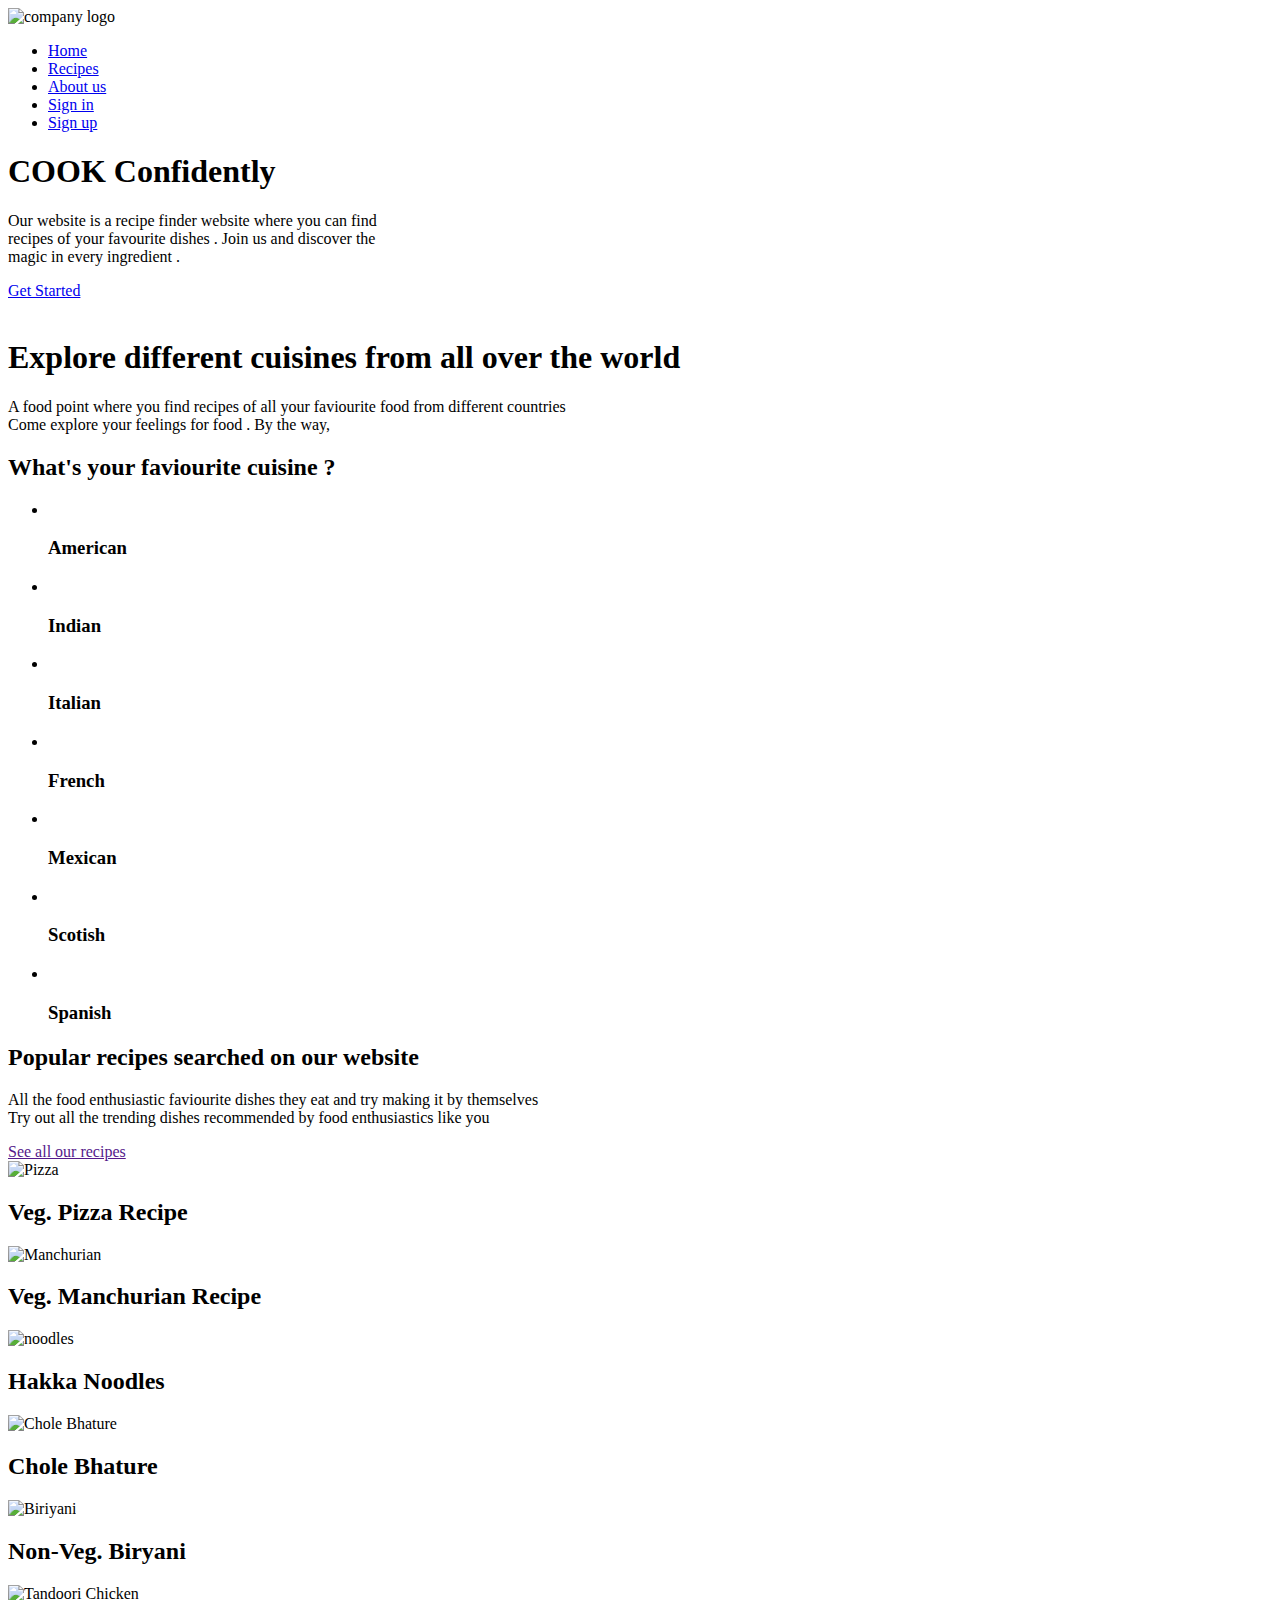
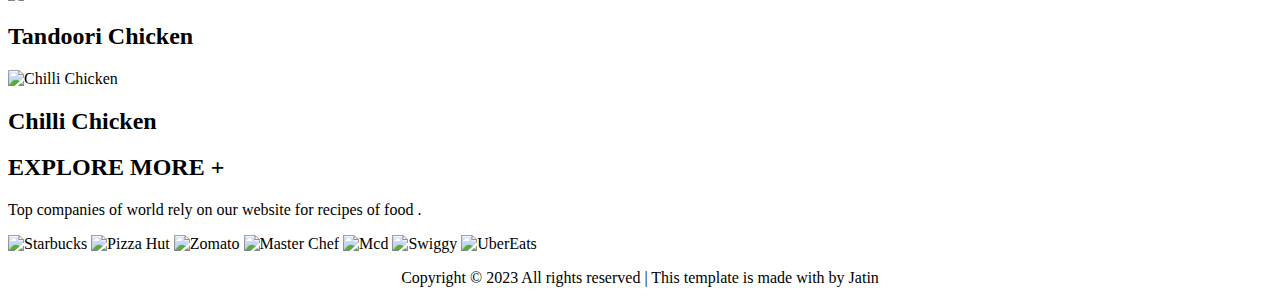
==== index.html @ fdce40ed "Rename homepage.html to index.html" ====
<!DOCTYPE html>
<html lang="en">

<head>
    <meta charset="UTF-8">
    <meta name="viewport" content="width=device-width, initial-scale=1.0">
    <title>Document</title>
    <link rel="stylesheet" href="style.css">
    <link href="https://fonts.googleapis.com/css2?family=Baloo+2&display=swap" rel="stylesheet">
    <link href="https://fonts.googleapis.com/css2?family=Bad+Script&display=swap" rel="stylesheet">
    <link href="https://fonts.googleapis.com/css2?family=Tai+Heritage+Pro&display=swap" rel="stylesheet">

    <link href="https://fonts.googleapis.com/css2?family=Maven+Pro&display=swap" rel="stylesheet">



</head>

<body>

    <script src="home.js"></script>

    <header>
        <div id="head">
            <img id="heading" src="pictures/noodle-bowl-asia-food_52422-141.jpg" alt="company logo">
            <div id="links">
                <nav>
                    <ul id="flex">
                        <li><a href="home.html" class="hover-links">Home</a></li>
                        <li><a href="page.html" class="hover-links">Recipes</a></li>
                        <li><a href="about.html" class="hover-links">About us</a></li>
                        <li><a href="signin.html" class="hover-links">Sign in</a></li>
                        <li><a href="signup.html" class="hover-links">Sign up</a></li>

                    </ul>
                </nav>
            </div>
        </div>

    </header>


    <div id="intro">
        <div id="left">
            <h1 id="hhhhh">COOK Confidently</h1>
            <p>Our website is a recipe finder website where you can find<br>recipes of your favourite dishes . Join us
                and discover the<br>magic in every ingredient .</p>

            <a href="#" class="btn">Get Started</a>
        </div>
        <div id="right">

            <img src="pictures/Mainimg.png" alt="" id="photo">


        </div>
    </div>

    <section id="cuisines">
        <div id="hhh">
            <div id="h10">
                <h1>Explore different cuisines from all over the world</h1>
            </div>
            <div id="para">
                <p>A food point where you find recipes of all your faviourite food from different countries<br>Come
                    explore your feelings for food . By the way,</p>
                <h2 id="fav">What's your faviourite cuisine ?</h2>
            </div>
            <div>
                <ul id="images">
                    <li><img id="imgs1" src="pictures/american.jpg" alt="">
                        <h3>American</h3>
                    </li>
                    <li><img id="imgs2" src="pictures/indian.jpg" alt="">
                        <h3>Indian</h3>
                    </li>
                    <li><img id="imgs3" src="pictures/italy.jpg" alt="">
                        <h3>Italian</h3>
                    </li>
                    <li><img id="imgs4" src="pictures/french.jpg" alt="">
                        <h3>French</h3>
                    </li>

                    <li><img id="imgs5" src="pictures/mexican.jpg" alt="">
                        <h3>Mexican</h3>
                    </li>
                    <li><img id="imgs6" src="pictures/scotish.jpg" alt="">
                        <h3>Scotish</h3>
                    </li>
                    <li><img id="imgs7" src="pictures/spanish.jpg" alt="">
                        <h3>Spanish</h3>
                    </li>
                </ul>

            </div>
        </div>

    </section>


    <section id="recipes">

        <div id="hh">
            <div id="recipes-head">
                <h2 id="h9">Popular recipes searched on our website</h2>
                <p>All the food enthusiastic faviourite dishes they eat and try making it by themselves<br>Try out all
                    the trending dishes recommended by food enthusiastics like you</p>
                <a href="" id="btn2">See all our recipes</a>
            </div>
            <div id="flex1">

                <div id="card">
                    <div id="flex2">
                        <img id="pizza"
                            src="pictures/flying-slice-pizza-cartoon-vector-illustration-fast-food-concept-isolated-vector-flat-cartoon-style_.jpg"
                            alt="Pizza">
                        <h2>Veg. Pizza Recipe</h2>

                    </div>

                    <div id="flex3">
                        <img id="manchurian" src="pictures/images1.jpg" alt="Manchurian">
                        <h2> Veg. Manchurian Recipe</h2>


                    </div>

                    <div id="flex4">
                        <img id="noodles" src="pictures/noodles.jpg" alt="noodles">
                        <h2>Hakka Noodles</h2>


                    </div>
                    <div id="flex8">
                        <img id="chole" src="pictures/chole.jpg" alt="Chole Bhature">
                        <h2>Chole Bhature</h2>

                    </div>




                </div>
            </div>
        </div>


        <section>

            <div id="box">

                <div id="flex5">
                    <img id="biryani" src="pictures/biryani.jpg" alt="Biriyani">
                    <h2>Non-Veg. Biryani</h2>
                </div>


                <div id="flex6">
                    <img id="tandoori" src="pictures/tandoori.jpg" alt="Tandoori Chicken">
                    <h2>Tandoori Chicken</h2>

                </div>

                <div id="flex7">
                    <img id="chilli" src="pictures/pngtree-food-fried-chicken-chili-pattern-png-image_9120843.jpg"
                        alt="Chilli Chicken">
                    <h2>Chilli Chicken</h2>

                </div>


                <div id="flex9">
                    <h2>EXPLORE MORE +</h2>

                </div>
            </div>
        </section>
    </section>
    <section id="companies">
        <div id="first">
            <div id="text">
                <p>Top companies of world rely on our website for recipes of food . </p>
            </div>

        </div>
        <div id="company-logo">
            <img id="one" src="pictures/starbucks-coffee4175.logowik.com.jpg" alt="Starbucks">
            <img id="two" src="pictures/1088px-Pizza_Hut_logo.svg.jpg" alt="Pizza Hut">
            <img id="three" src="pictures/Zomato-Logo-20081.jpg" alt="Zomato">
            <img id="four" src="pictures/master-chef-logo-with-chef-hat-white-background_304830-160.jpg"
                alt="Master Chef">
            <img id="five" src="pictures/mc.jpg" alt="Mcd">
            <img id="six" src="pictures/b45f8vpzym2hqa73opxa.jpg" alt="Swiggy">
            <img id="seven" src="pictures/Ubereats.png" alt="UberEats">
        </div>
    </section>


    <center><p id="cop">
        Copyright ©
        2023 All rights reserved | This template is made with
        <i class="icon-heart" aria-hidden="true"></i> by Jatin
    </p></center> 

</body>

</html>
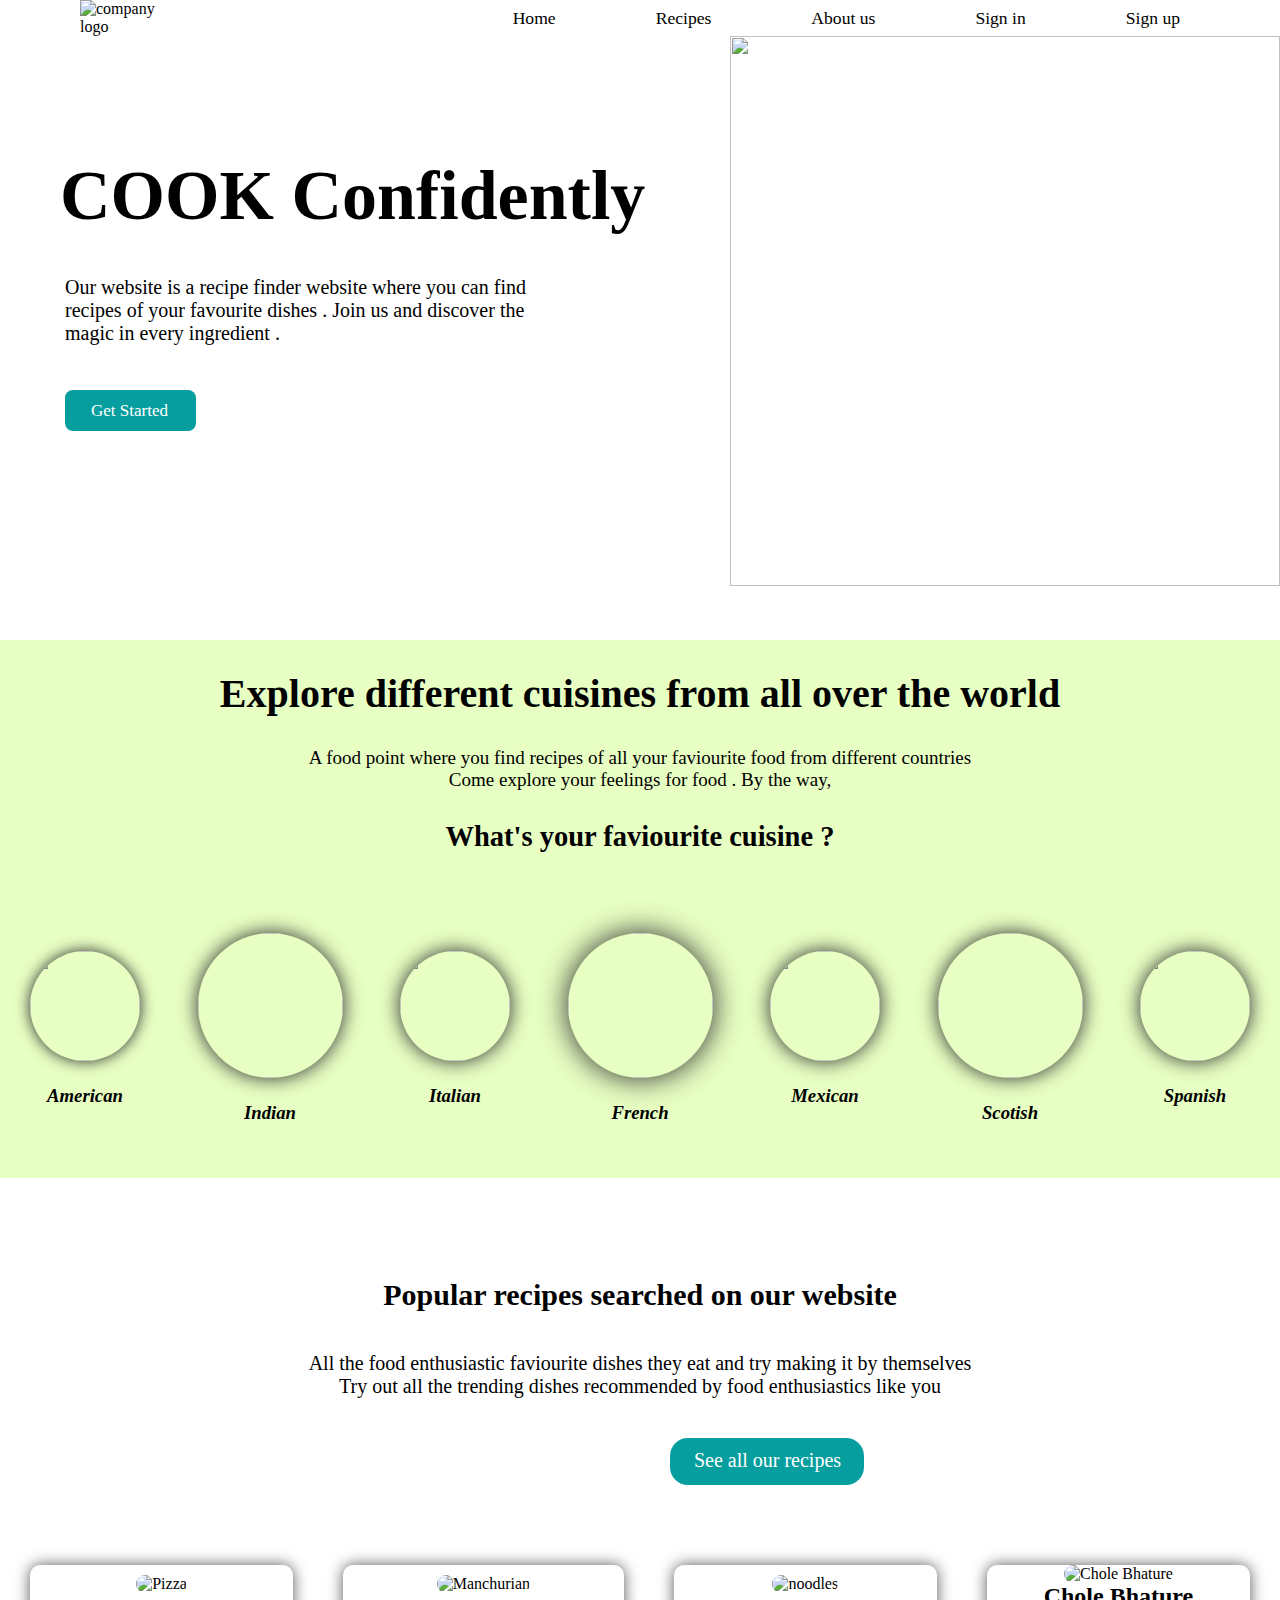
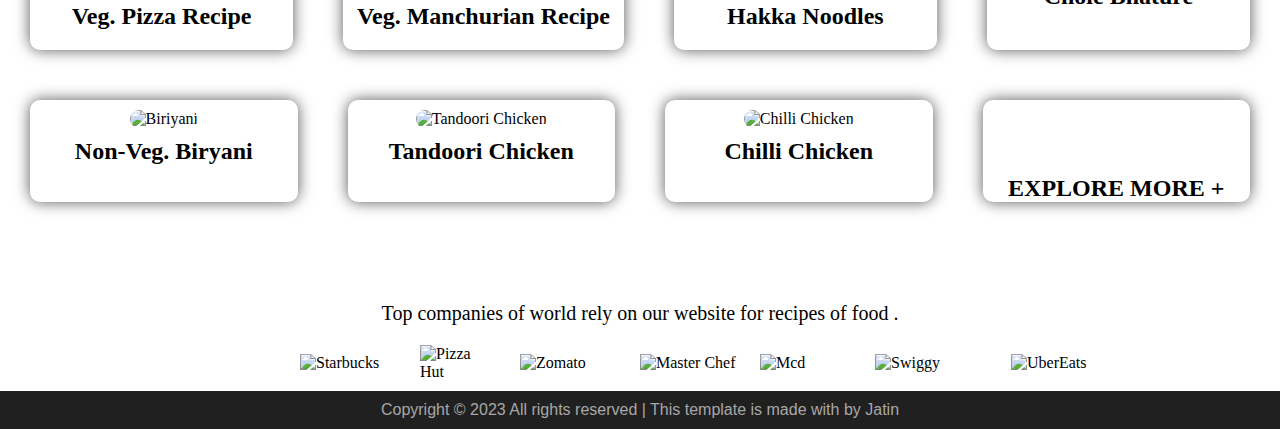
==== commit 1a1b0eb4: "Adjusting files for hosting site" ====
--- a/index.html
+++ b/index.html
@@ -5,7 +5,7 @@
     <meta charset="UTF-8">
     <meta name="viewport" content="width=device-width, initial-scale=1.0">
     <title>Document</title>
-    <link rel="stylesheet" href="style.css">
+    <link rel="stylesheet" href="./css files/style.css">
     <link href="https://fonts.googleapis.com/css2?family=Baloo+2&display=swap" rel="stylesheet">
     <link href="https://fonts.googleapis.com/css2?family=Bad+Script&display=swap" rel="stylesheet">
     <link href="https://fonts.googleapis.com/css2?family=Tai+Heritage+Pro&display=swap" rel="stylesheet">
@@ -18,7 +18,7 @@
 
 <body>
 
-    <script src="home.js"></script>
+    <script src="/js files/recipe-page.js"></script>
 
     <header>
         <div id="head">
@@ -26,8 +26,8 @@
             <div id="links">
                 <nav>
                     <ul id="flex">
-                        <li><a href="home.html" class="hover-links">Home</a></li>
-                        <li><a href="page.html" class="hover-links">Recipes</a></li>
+                        <li><a href="index.html" class="hover-links">Home</a></li>
+                        <li><a href="recipe-page.html" class="hover-links">Recipes</a></li>
                         <li><a href="about.html" class="hover-links">About us</a></li>
                         <li><a href="signin.html" class="hover-links">Sign in</a></li>
                         <li><a href="signup.html" class="hover-links">Sign up</a></li>
--- a/css files/style.css
+++ b/css files/style.css
@@ -0,0 +1,574 @@
+
+    * {
+        margin: 0;
+        padding: 0;
+        list-style: none;
+        font-family: 'Bad+Script';
+    
+    
+    }
+    
+    a {
+        text-decoration: none;
+    
+    }
+    
+    #head {
+    
+        display: flex;
+        justify-content: space-between;
+        align-items: center;
+        font-family: 'Edu TAS Beginner', cursive;
+    }
+    
+    #heading {
+        width: 85px;
+        margin-left: 80px;
+    }
+    
+    #flex {
+        display: flex;
+        height: 100%;
+    }
+    
+    .hover-links {
+    
+        margin-right: 100px;
+        font-size: 1.1rem;
+    
+        color: black;
+        transition: 0.5s ease-in-out;
+    
+    
+    }
+    
+    .hover-links:hover {
+        color: rgb(6, 138, 138);
+    }
+    
+    #intro {
+        display: flex;
+        justify-content: space-between;
+    }
+    
+    #left h1 {
+        font-size: 70px;
+        margin-top: 120px;
+        margin-left: 60px;
+    }
+    
+    #left p {
+        font-size: 20px;
+        margin-top: 40px;
+        margin-left: 65px;
+    }
+    
+    .btn {
+        margin-left: 65px;
+        font-size: 17px;
+        background-color: rgb(6, 158, 158);
+        border-radius: 8px;
+        text-decoration: none;
+        color: black;
+        width: 100px;
+        display: block;
+        height: 25px;
+        padding: 5px;
+        margin-top: 45px;
+        color: white !important;
+        padding-left: 26px;
+        padding-top: 11px;
+        transition: 0.5s;
+    }
+    
+    .btn:hover{
+        background-color: rgb(91, 235, 123);
+    }
+    
+    #photo {
+        width: 550px;
+        height: 550px;
+    
+    }
+    
+    
+    
+    #cuisines {
+        background-color: rgb(232, 255, 195);
+    }
+    
+    #text {
+        text-align: center;
+    
+        font-size: 1rem;
+        margin-top: 100px;
+        margin-bottom: 20px;
+    }
+    
+    #recipes-head {
+        font-size: 20px;
+        text-align: center;
+        margin-top: 100px;
+        transition: 0.5s ease-in-out;
+    }
+    
+    #h9 {
+        margin-top: 10px;
+        margin-bottom: 40px;
+    }
+    
+    #btn2 {
+        background-color: rgb(6, 158, 158);
+        text-decoration: none;
+        color: white;
+        border: 0px solid black;
+        border-radius: 18px;
+        width: 189px;
+        display: block;
+        height: 30px;
+        margin-top: 40px;
+        margin-left: 670px;
+        padding: 3px;
+        padding-top: 11px;
+        padding-bottom: 6px;
+        padding-right: 2px;
+        transition: 0.5s;
+    }
+    
+    #btn2:hover {
+        background-color: rgb(91, 235, 123);
+        transition: 0.3s ease-in-out;
+    }
+    
+    #h10 {
+        text-align: center;
+        font-size: 20PX;
+        margin-top: 50px;
+        padding-top: 30px;
+    
+    }
+    
+    #para {
+        text-align: center;
+        font-size: 19px;
+        margin-top: 30px;
+    
+    
+    }
+    
+    #fav {
+        margin-top: 30px;
+    }
+    
+    #images {
+        align-items: center;
+        margin-top: 80px;
+        margin-left: 30px;
+        margin-right: 30px;
+        display: flex;
+        justify-content: space-between;
+        margin-bottom: 10px;
+    
+    }
+    
+    #images li {
+        display: flex;
+        flex-direction: column;
+        align-items: center;
+        line-height: 70px;
+    }
+    
+    #images h3 {
+        font-style: italic;
+        margin-bottom: 30px;
+    }
+    
+    #imgs1 {
+        width: 110px;
+        height: 110px;
+        border-radius: 80px;
+        box-shadow: 0px 0px 15px rgb(37, 37, 37);
+    }
+    
+    #imgs2 {
+        width: 145px;
+        height: 145px;
+        border-radius: 80px;
+        box-shadow: 0px 0px 20px rgb(37, 37, 37);
+    }
+    
+    #imgs3 {
+        width: 110px;
+        height: 110px;
+        border-radius: 80px;
+        box-shadow: 0px 0px 20px rgb(37, 37, 37);
+    }
+    
+    #imgs4 {
+        width: 145px;
+        height: 145px;
+        border-radius: 80px;
+        box-shadow: 0px 0px 30px rgb(37, 37, 37);
+    }
+    
+    #imgs5 {
+        width: 110px;
+        height: 110px;
+        border-radius: 80px;
+        box-shadow: 0px 0px 20px rgb(37, 37, 37);
+    }
+    
+    #imgs6 {
+        width: 145px;
+        height: 145px;
+        border-radius: 80px;
+        box-shadow: 0px 0px 20px rgb(37, 37, 37);
+    }
+    
+    #imgs7 {
+        width: 110px;
+        height: 110px;
+        border-radius: 80px;
+        box-shadow: 0px 0px 20px rgb(37, 37, 37);
+    }
+    
+    
+    
+    
+    #hhh{
+    
+        background-image: url('pictures/pzx.jpg');
+      background-attachment: fixed;
+      background-position: center;
+      background-repeat: no-repeat;
+      background-size: cover;
+    }
+    
+    
+    
+    
+    
+    
+    
+    
+    #flex1 {
+    
+        flex-wrap: wrap;
+    
+    }
+    
+    
+    
+    
+    #card {
+        margin-top: 80px;
+        gap: 50px;
+        max-width: 100%;
+        justify-content: space-between;
+        padding-left: 30px;
+        margin-bottom: 50px;
+        display: flex;
+        padding-right: 30px;
+    }
+    
+    #flex2 {
+        text-align: center;
+        gap: 20px;
+    
+        padding-top: 10px;
+    
+        border-radius: 10px;
+        box-shadow: 0px 0px 15px rgb(88, 88, 88);
+        width: 750px;
+    }
+    
+    #flex2 h2 {
+        padding-top: 10px;
+        padding-bottom: 20px;
+    }
+    
+    
+    #pizza {
+        width: 100px;
+        height: 100px;
+        border-radius: 15px;
+    
+    }
+    
+    
+    #flex3 {
+        text-align: center;
+        gap: 20px;
+    
+        padding-top: 10px;
+    
+        border-radius: 10px;
+        box-shadow: 0px 0px 15px rgb(88, 88, 88);
+        width: 800px;
+    }
+    
+    #flex3 h2 {
+        padding-top: 10px;
+    }
+    
+    
+    
+    #manchurian {
+        width: 100px;
+        height: 100px;
+        border-radius: 15px;
+    
+    }
+    
+    
+    #flex4 {
+        text-align: center;
+        gap: 20px;
+    
+        padding-top: 10px;
+    
+        border-radius: 10px;
+        box-shadow: 0px 0px 15px rgb(88, 88, 88);
+        width: 750px;
+    }
+    
+    #flex4 h2 {
+        padding-top: 10px;
+    }
+    
+    
+    
+    #noodles {
+        width: 100px;
+        height: 100px;
+        border-radius: 15px;
+    
+    }
+    
+    
+    
+    
+    
+    
+    
+    
+    
+    
+    
+    
+    #box {
+        margin-top: 50px;
+        gap: 50px;
+        max-width: 100%;
+        justify-content: space-between;
+        padding-left: 30px;
+        margin-bottom: 50px;
+        display: flex;
+        padding-right: 30px;
+    }
+    
+    
+    #flex5 {
+        text-align: center;
+        gap: 20px;
+    
+        padding-top: 10px;
+    
+        border-radius: 10px;
+        box-shadow: 0px 0px 15px rgb(88, 88, 88);
+        width: 750px;
+    }
+    
+    #flex5 h2 {
+        padding-top: 10px;
+    }
+    
+    
+    #biryani {
+        width: 100px;
+        height: 100px;
+        border-radius: 15px;
+    
+    }
+    
+    #flex8 {
+        text-align: center;
+        gap: 20px;
+    
+        padding-top: 0px;
+    
+        border-radius: 10px;
+        box-shadow: 0px 0px 15px rgb(88, 88, 88);
+        width: 750px;
+    }
+    
+    #flex8 h2 {
+        padding-top: 0px;
+    }
+    
+    
+    #chole {
+        width: 130px;
+        height: 130px;
+        border-radius: 15px;
+    
+    
+    }
+    
+    
+    
+    #flex6 {
+        text-align: center;
+        gap: 10px;
+    
+        padding-top: 10px;
+    
+        border-radius: 10px;
+        box-shadow: 0px 0px 15px rgb(88, 88, 88);
+        width: 750px;
+    }
+    
+    #flex6 h2 {
+        padding-top: 10px;
+        padding-bottom: 20px;
+    }
+    
+    
+    
+    #tandoori {
+        width: 100px;
+        height: 100px;
+        border-radius: 15px;
+    
+    }
+    
+    
+    #flex7 {
+        text-align: center;
+        gap: 20px;
+    
+        padding-top: 10px;
+    
+        border-radius: 10px;
+        box-shadow: 0px 0px 15px rgb(88, 88, 88);
+        width: 750px;
+    }
+    
+    #flex7 h2 {
+        padding-top: 10px;
+    }
+    
+    
+    #chilli {
+        width: 100px;
+        height: 100px;
+        border-radius: 15px;
+    
+    }
+    
+    
+    #flex9 {
+        text-align: center;
+        gap: 20px;
+        padding-top: 10px;
+    
+        border-radius: 10px;
+        box-shadow: 0px 0px 15px rgb(88, 88, 88);
+        width: 750px;
+    }
+    
+    #flex9 h2 {
+        padding-top: 65px;
+    }
+    
+    
+    
+    
+    #text p {
+        font-size: 20px;
+    }
+    
+    #company-logo {
+        display: flex;
+        align-items: center;
+        gap: 20px;
+        margin-bottom: 10px;
+    }
+    
+    #one {
+        margin-left: 300px;
+        width: 100px;
+    }
+    
+    #two {
+        width: 70px;
+    }
+    
+    #three {
+        margin-left: 10px;
+        width: 100px;
+    }
+    
+    #four {
+        width: 100px;
+    }
+    
+    #five {
+        width: 95px;
+    }
+    
+    #six {
+        width: 100px;
+    }
+    
+    #seven {
+        margin-left: 16px;
+        width: 130px;
+    }
+    
+    
+    #copyright {
+        background-color: #141414;
+        height: 60px;
+        border-top: 1px solid black;
+    }
+    
+    #copy {
+        display: flex;
+        flex-direction: column;
+        line-height: 27px;
+        font-size: 1rem;
+        list-style: none;
+        justify-content: center;
+        align-items: center;
+        color: wheat;
+        height: 100%;
+    }
+    
+    #copy1 {
+        padding-top: 3px;
+    }
+    
+    #copy2 a {
+        text-decoration: none;
+        color: #f5ecc5;
+        padding-left: 40px;
+        padding-right: 90px;
+    }
+    
+    #copy2 a:hover {
+        color: #f1bf35;
+    }
+    
+    #cop {
+        display: block;
+        background-color: #202020;
+        color: rgb(168, 167, 167);
+        padding: 10px;
+        font-family: "Muli", Arial, sans-serif;
+        ;
+    }
+    
+    #addrec{
+        color: #141414;
+    }
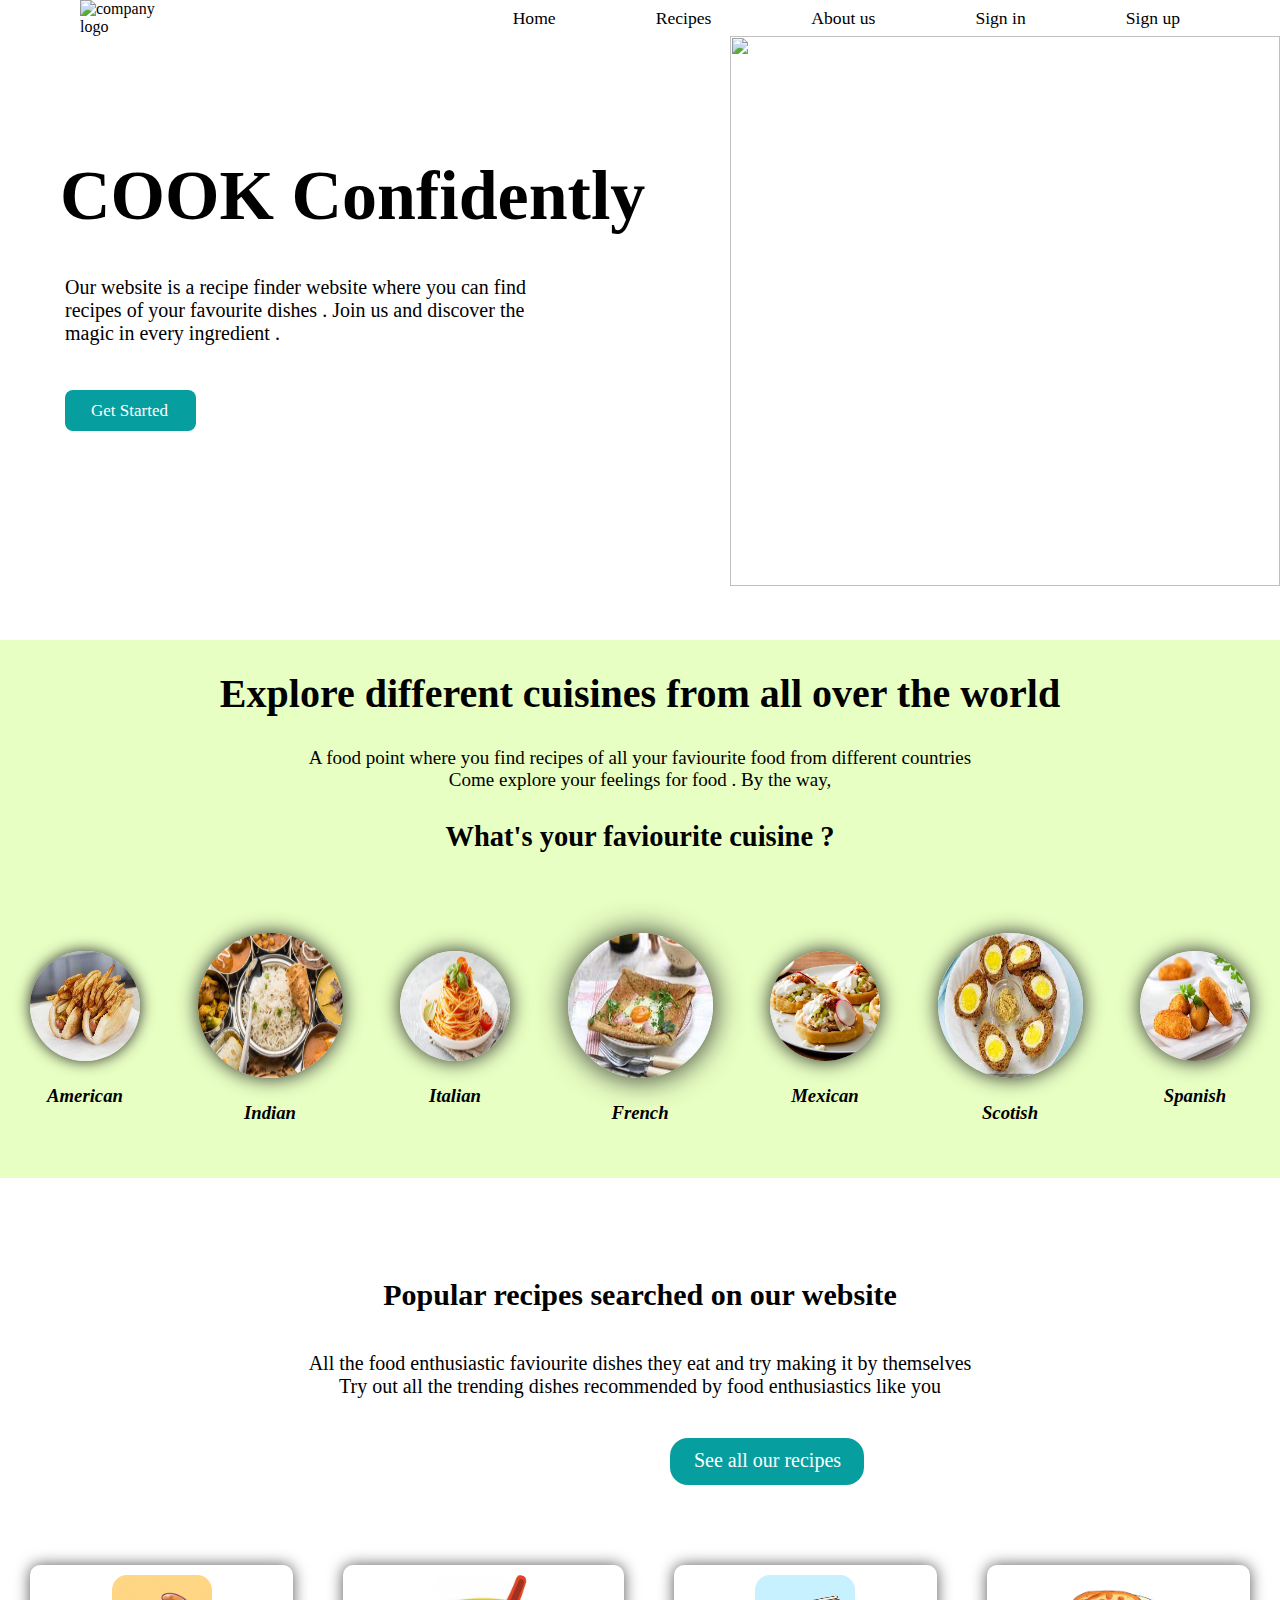
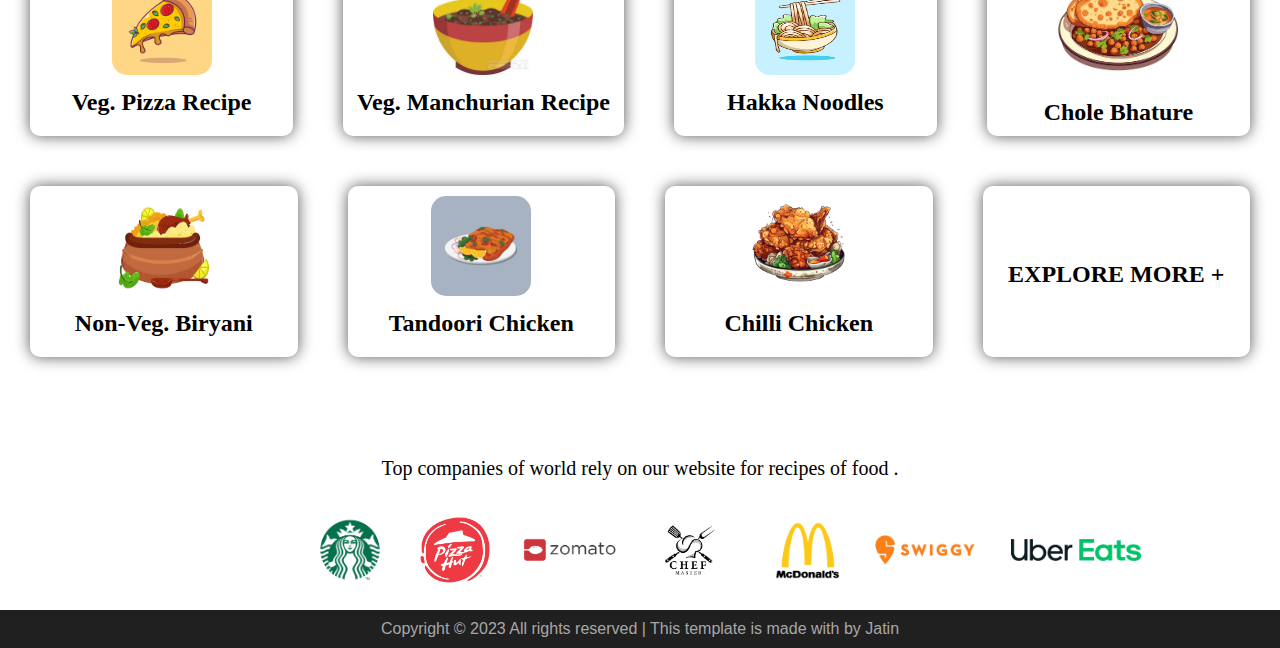
==== commit 46110053: "Adjusting files names" ====
--- a/index.html
+++ b/index.html
@@ -68,26 +68,26 @@
             </div>
             <div>
                 <ul id="images">
-                    <li><img id="imgs1" src="pictures/american.jpg" alt="">
+                    <li><img id="imgs1" src="Pictures/american.jpg" alt="">
                         <h3>American</h3>
                     </li>
-                    <li><img id="imgs2" src="pictures/indian.jpg" alt="">
+                    <li><img id="imgs2" src="Pictures/indian.jpg" alt="">
                         <h3>Indian</h3>
                     </li>
-                    <li><img id="imgs3" src="pictures/italy.jpg" alt="">
+                    <li><img id="imgs3" src="Pictures/italy.jpg" alt="">
                         <h3>Italian</h3>
                     </li>
-                    <li><img id="imgs4" src="pictures/french.jpg" alt="">
+                    <li><img id="imgs4" src="Pictures/french.jpg" alt="">
                         <h3>French</h3>
                     </li>
 
-                    <li><img id="imgs5" src="pictures/mexican.jpg" alt="">
+                    <li><img id="imgs5" src="Pictures/mexican.jpg" alt="">
                         <h3>Mexican</h3>
                     </li>
-                    <li><img id="imgs6" src="pictures/scotish.jpg" alt="">
+                    <li><img id="imgs6" src="Pictures/scotish.jpg" alt="">
                         <h3>Scotish</h3>
                     </li>
-                    <li><img id="imgs7" src="pictures/spanish.jpg" alt="">
+                    <li><img id="imgs7" src="Pictures/spanish.jpg" alt="">
                         <h3>Spanish</h3>
                     </li>
                 </ul>
@@ -112,27 +112,27 @@
                 <div id="card">
                     <div id="flex2">
                         <img id="pizza"
-                            src="pictures/flying-slice-pizza-cartoon-vector-illustration-fast-food-concept-isolated-vector-flat-cartoon-style_.jpg"
+                            src="Pictures/flying-slice-pizza-cartoon-vector-illustration-fast-food-concept-isolated-vector-flat-cartoon-style_.jpg"
                             alt="Pizza">
                         <h2>Veg. Pizza Recipe</h2>
 
                     </div>
 
                     <div id="flex3">
-                        <img id="manchurian" src="pictures/images1.jpg" alt="Manchurian">
+                        <img id="manchurian" src="Pictures/images1.jpg" alt="Manchurian">
                         <h2> Veg. Manchurian Recipe</h2>
 
 
                     </div>
 
                     <div id="flex4">
-                        <img id="noodles" src="pictures/noodles.jpg" alt="noodles">
+                        <img id="noodles" src="Pictures/noodles.jpg" alt="noodles">
                         <h2>Hakka Noodles</h2>
 
 
                     </div>
                     <div id="flex8">
-                        <img id="chole" src="pictures/chole.jpg" alt="Chole Bhature">
+                        <img id="chole" src="Pictures/chole.jpg" alt="Chole Bhature">
                         <h2>Chole Bhature</h2>
 
                     </div>
@@ -150,19 +150,19 @@
             <div id="box">
 
                 <div id="flex5">
-                    <img id="biryani" src="pictures/biryani.jpg" alt="Biriyani">
+                    <img id="biryani" src="Pictures/biryani.jpg" alt="Biriyani">
                     <h2>Non-Veg. Biryani</h2>
                 </div>
 
 
                 <div id="flex6">
-                    <img id="tandoori" src="pictures/tandoori.jpg" alt="Tandoori Chicken">
+                    <img id="tandoori" src="Pictures/tandoori.jpg" alt="Tandoori Chicken">
                     <h2>Tandoori Chicken</h2>
 
                 </div>
 
                 <div id="flex7">
-                    <img id="chilli" src="pictures/pngtree-food-fried-chicken-chili-pattern-png-image_9120843.jpg"
+                    <img id="chilli" src="Pictures/pngtree-food-fried-chicken-chili-pattern-png-image_9120843.jpg"
                         alt="Chilli Chicken">
                     <h2>Chilli Chicken</h2>
 
@@ -184,14 +184,14 @@
 
         </div>
         <div id="company-logo">
-            <img id="one" src="pictures/starbucks-coffee4175.logowik.com.jpg" alt="Starbucks">
-            <img id="two" src="pictures/1088px-Pizza_Hut_logo.svg.jpg" alt="Pizza Hut">
-            <img id="three" src="pictures/Zomato-Logo-20081.jpg" alt="Zomato">
-            <img id="four" src="pictures/master-chef-logo-with-chef-hat-white-background_304830-160.jpg"
+            <img id="one" src="Pictures/starbucks-coffee4175.logowik.com.jpg" alt="Starbucks">
+            <img id="two" src="Pictures/1088px-Pizza_Hut_logo.svg.jpg" alt="Pizza Hut">
+            <img id="three" src="Pictures/Zomato-Logo-20081.jpg" alt="Zomato">
+            <img id="four" src="Pictures/master-chef-logo-with-chef-hat-white-background_304830-160.jpg"
                 alt="Master Chef">
-            <img id="five" src="pictures/mc.jpg" alt="Mcd">
-            <img id="six" src="pictures/b45f8vpzym2hqa73opxa.jpg" alt="Swiggy">
-            <img id="seven" src="pictures/Ubereats.png" alt="UberEats">
+            <img id="five" src="Pictures/mc.jpg" alt="Mcd">
+            <img id="six" src="Pictures/b45f8vpzym2hqa73opxa.jpg" alt="Swiggy">
+            <img id="seven" src="Pictures/Ubereats.png" alt="UberEats">
         </div>
     </section>
 
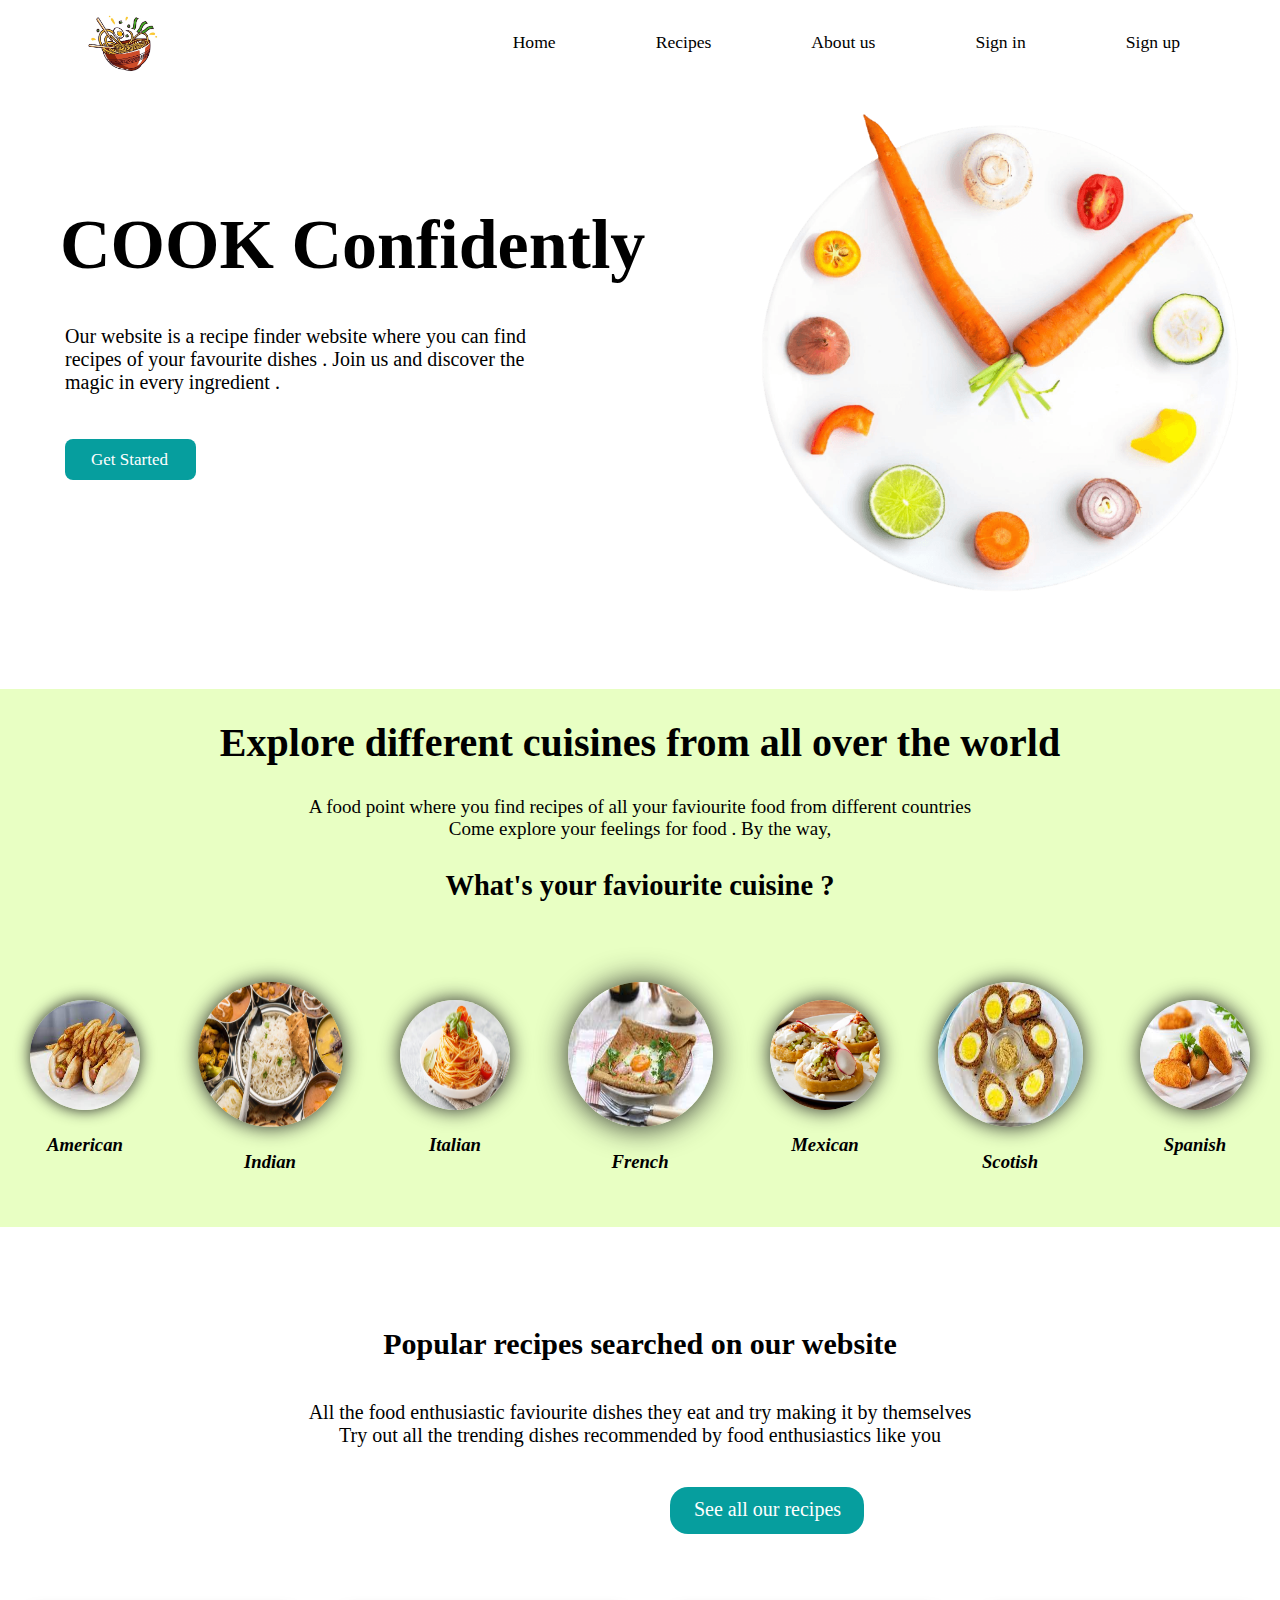
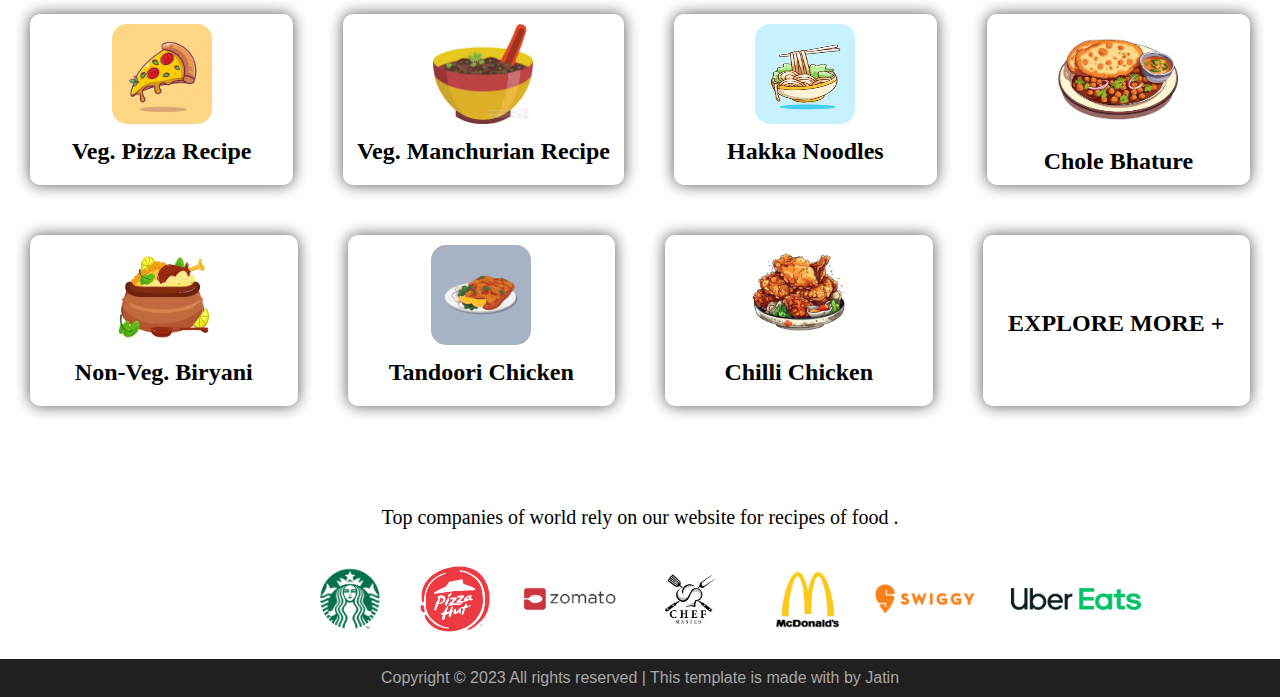
==== commit fec5ec0a: "file names edited" ====
--- a/index.html
+++ b/index.html
@@ -22,7 +22,7 @@
 
     <header>
         <div id="head">
-            <img id="heading" src="pictures/noodle-bowl-asia-food_52422-141.jpg" alt="company logo">
+            <img id="heading" src="Pictures/noodle-bowl-asia-food_52422-141.jpg" alt="company logo">
             <div id="links">
                 <nav>
                     <ul id="flex">
@@ -50,7 +50,7 @@
         </div>
         <div id="right">
 
-            <img src="pictures/Mainimg.png" alt="" id="photo">
+            <img src="Pictures/Mainimg.png" alt="" id="photo">
 
 
         </div>
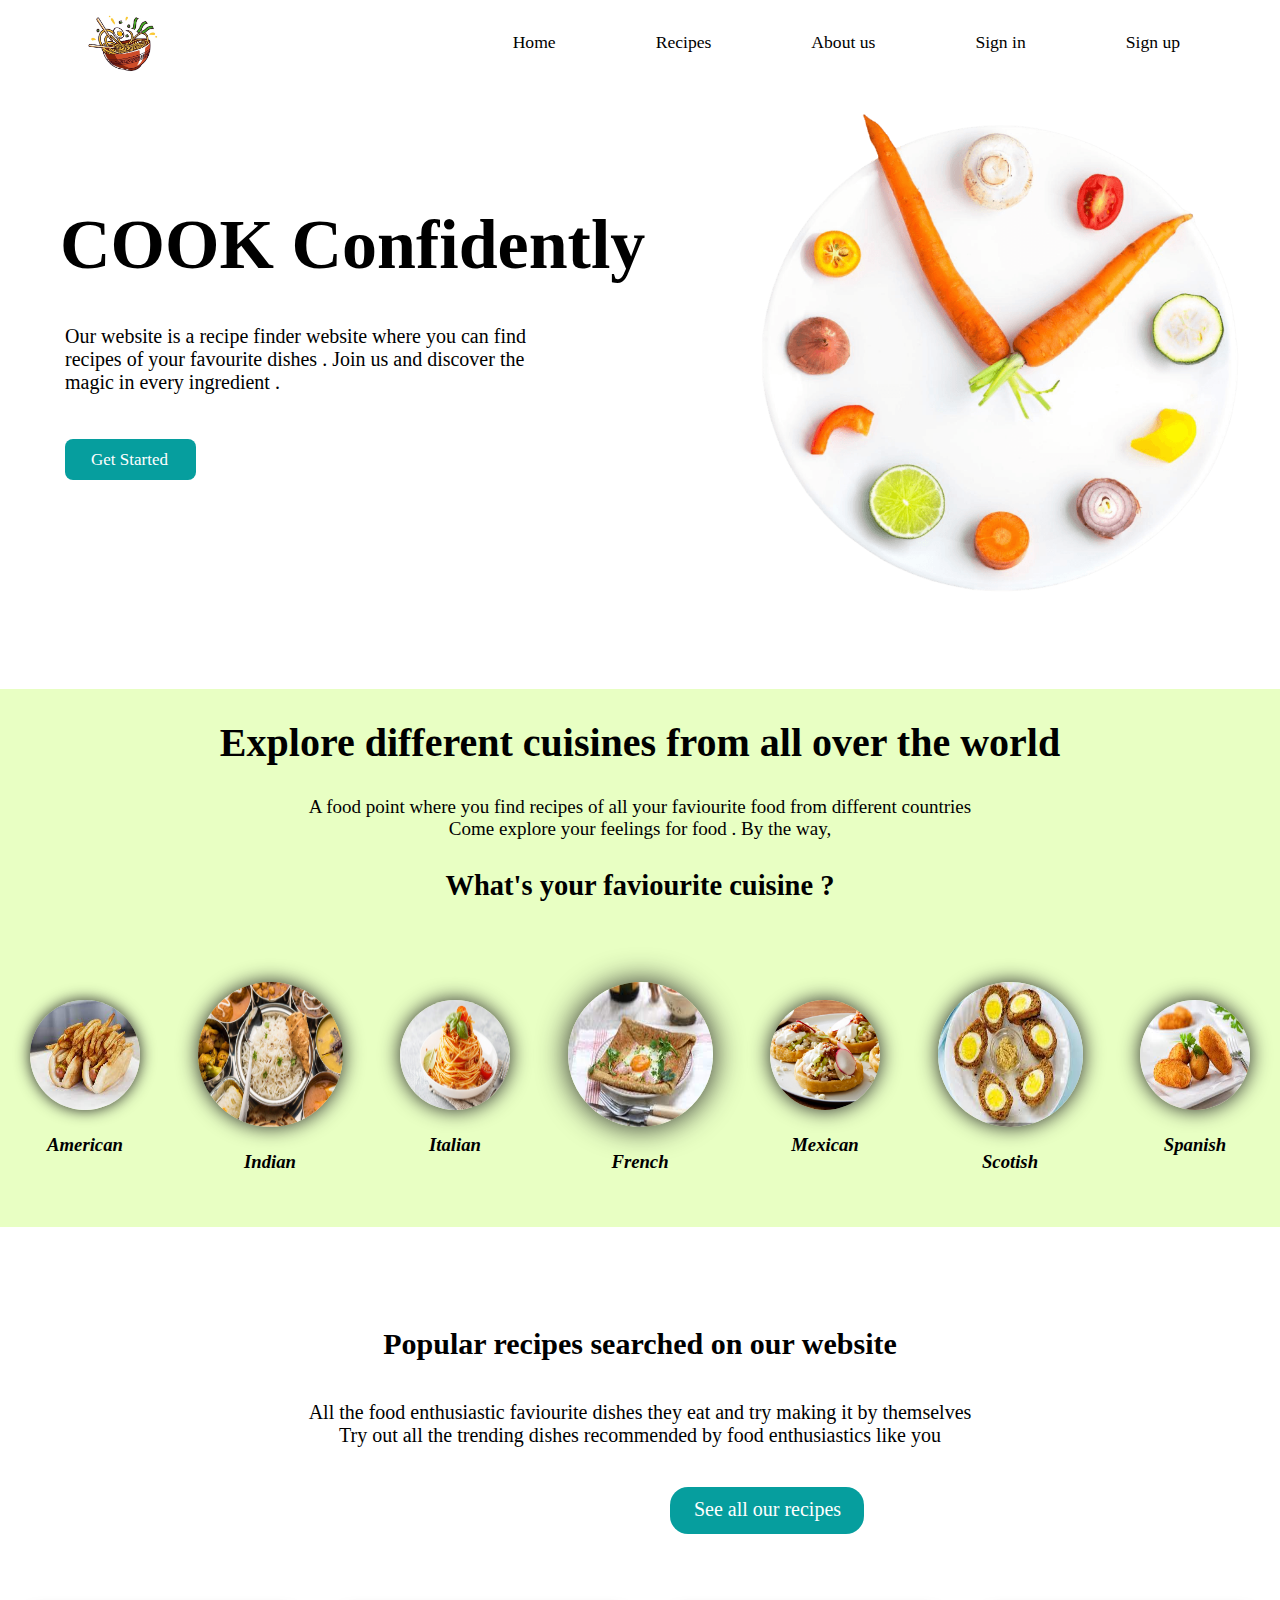
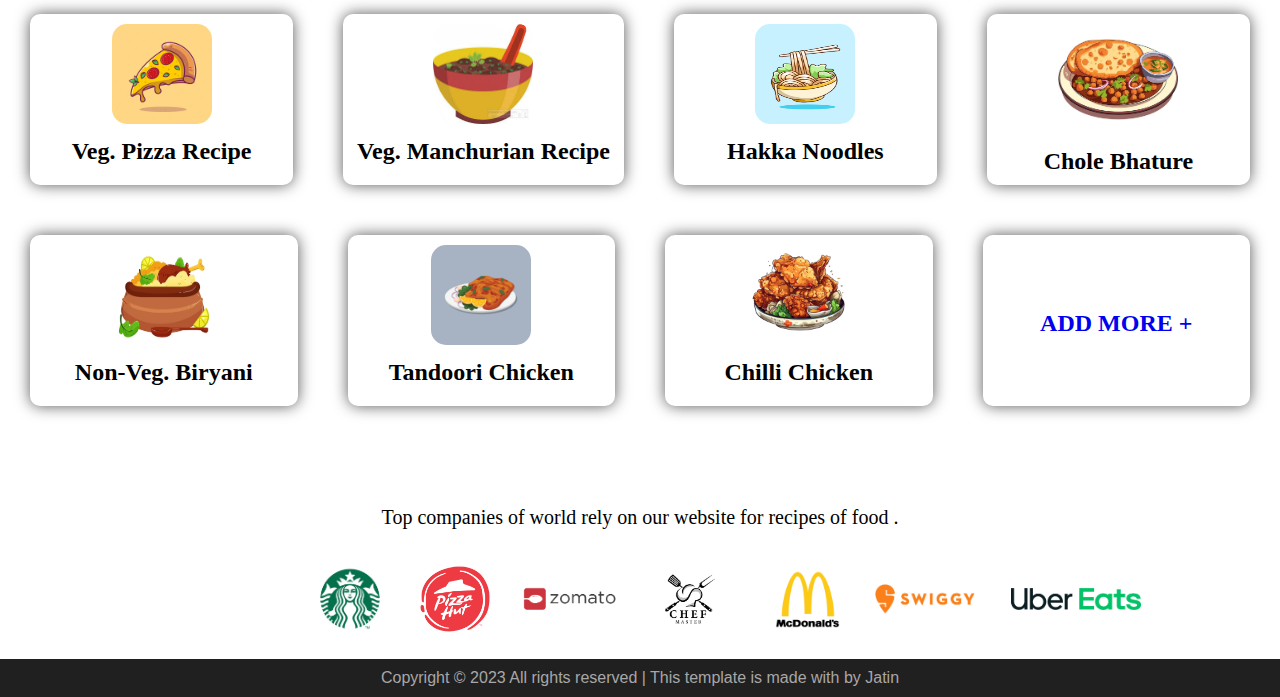
==== commit 7103a782: "Adjusting some error to final host" ====
--- a/index.html
+++ b/index.html
@@ -170,7 +170,7 @@
 
 
                 <div id="flex9">
-                    <h2>EXPLORE MORE +</h2>
+                    <a href="/recipeAdding.html"><h2>ADD MORE +</h2></a>
 
                 </div>
             </div>
